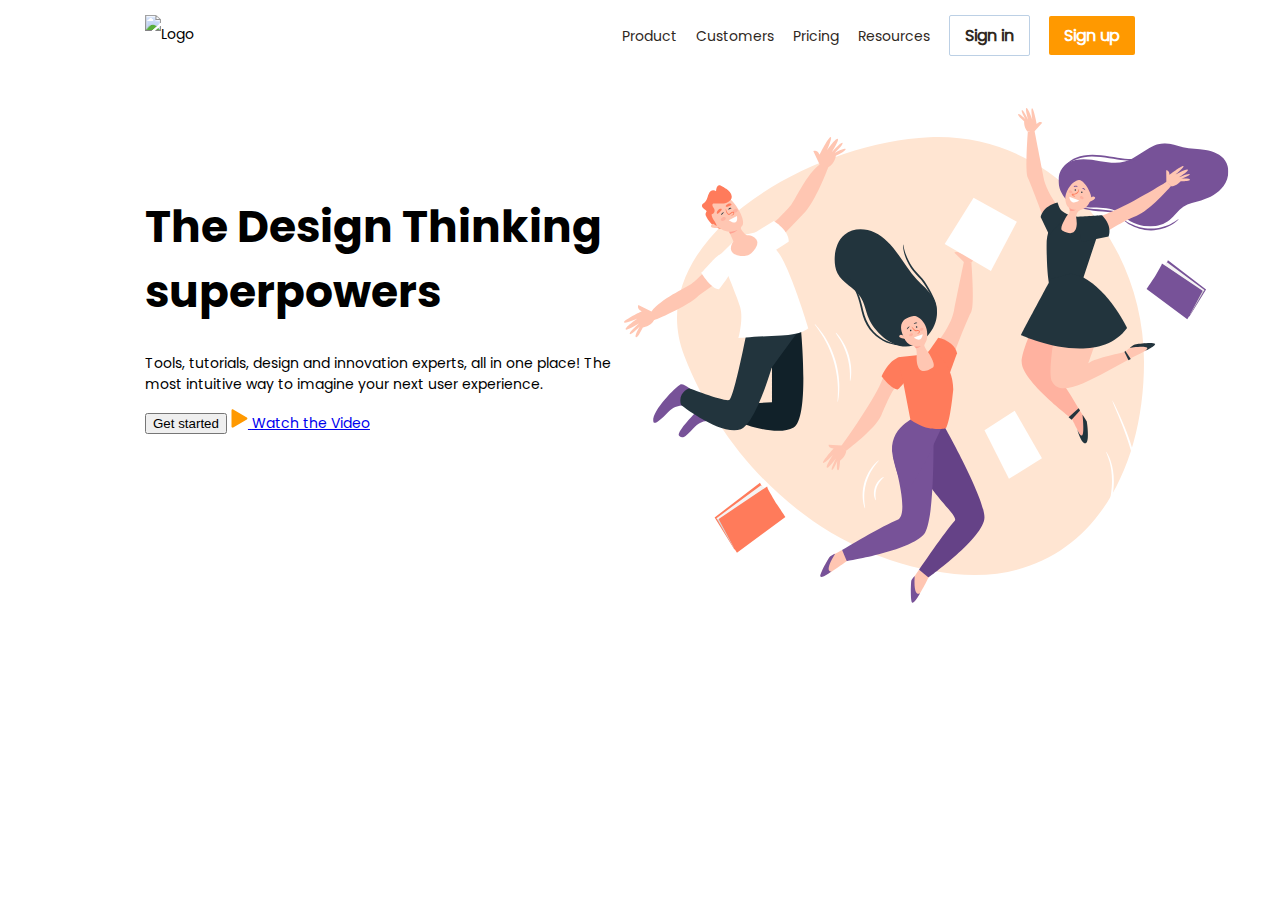
==== HW_Productly/index.html @ f4757a71 "Banner added" ====
<!DOCTYPE html>
<html lang="en">

<head>
    <meta charset="UTF-8">
    <meta name="viewport" content="width=device-width, initial-scale=1.0">
    <title>Document</title>
    <link rel="stylesheet" href="main.css">
    <link rel="stylesheet" href="fonts.css">
</head>

<body>
    <header>
        <img src="images/Logo.svg" alt="Logo">
        <nav>
            <a href="#">Product</a>
            <a href="#">Customers</a>
            <a href="#">Pricing</a>
            <a href="#">Resources</a>
            <a class="header-button sign-in" href="#">Sign in</a>
            <a class ="header-button sign-up" href="#">Sign up</a>
        </nav>
    </header>

    <main>
        <div>
            <h1>The Design Thinking superpowers</h1>
            <p>Tools, tutorials, design and innovation experts, all in one place! The most intuitive way to imagine your next user experience.</p>
            <div>
                <button>Get started</button>
                <a href="#">
                    <img src="./Images/trinagle.svg" alt="triangle">
                    <span>Watch the Video</span>
                </a>
            </div>
        </div>
        <div>
            <img src="./Images/section1.svg" alt="guys playing">
        </div>
    </main>

</body>

</html>
---- HW_Productly/main.css ----
html,
body {
    margin: 0;
    font-family: "Poppins", sans-serif;
    font-size: 14px;
}

:root {
    --border-radius: 2px;
    --layout-padding: 145px;
}

header {
    padding: 15px var(--layout-padding);
    min-height: 78px;
}

header img {
    float: left;
    line-height: 39px;
}

header nav {
    float: right;
    line-height: 39px;
}

header nav a {
    margin-left: 15px;
    text-decoration: none;
    color: #2F281E;
    font-size: 14px;
}

header nav a.header-button {
    font-weight: 600;
    font-size: 16px;
    padding: 0 15px;
    border-radius: var(--border-radius);
}

header nav a.header-button.sign-in {
    display: inline-block;
    text-align: center;
    border: 1px solid #BCD0E5;
}

header nav a.header-button.sign-up {
    color: white;
    display: inline-block;
    text-align: center;
    background: #FF9900;
}

main {
    padding: 0 var(--layout-padding);
}

main > div:first-child {
    vertical-align: middle;
    margin-top: -120px;
}

main > div:first-child h1 {
    font-family: 'Poppins-Bold';
    font-size: 44px;
}

main > div {
    width: 48%;
    display: inline-block;
    margin: 0 auto;
    vertical-align: middle;
}
---- HW_Productly/fonts.css ----
@font-face {
    font-family: 'Poppins';
    src: url('./fonts/Poppins-Regular.ttf') format('truetype'),
}

@font-face {
    font-family: 'Poppins-Bold';
    src: url('./fonts/Poppins-Bold.ttf') format('truetype'),
}

@font-face {
    font-family: 'Poppins-Light';
    src: url('./fonts/Poppins-Light.ttf') format('truetype'),
}

@font-face {
    font-family: 'Poppins-Italic';
    src: url('./fonts/Poppins-Italic.ttf') format('truetype'),
}
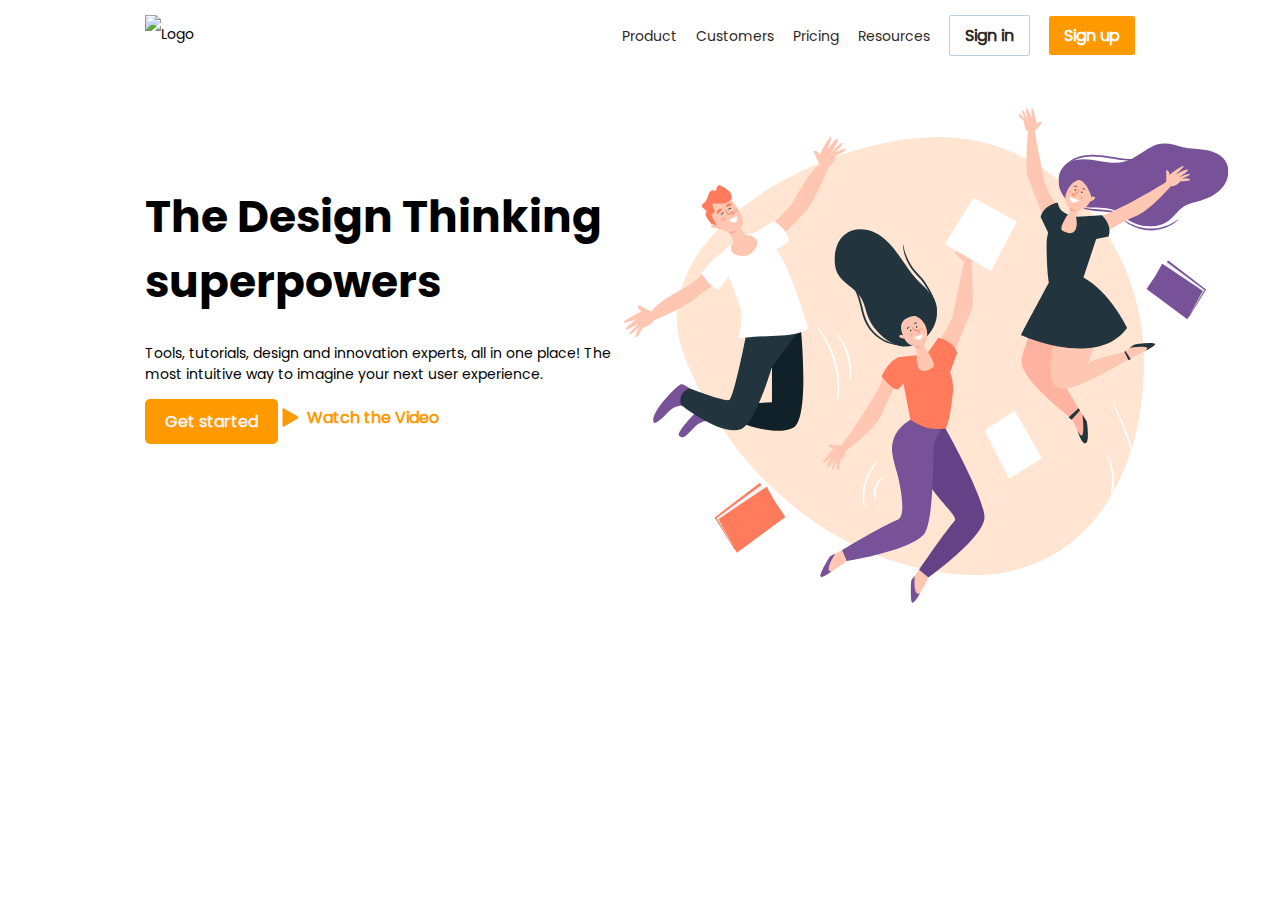
==== commit a5c293f2: "Changed" ====
--- a/HW_Productly/index.html
+++ b/HW_Productly/index.html
@@ -28,7 +28,7 @@
             <p>Tools, tutorials, design and innovation experts, all in one place! The most intuitive way to imagine your next user experience.</p>
             <div>
                 <button>Get started</button>
-                <a href="#">
+                <a class="watch-video" href="#">
                     <img src="./Images/trinagle.svg" alt="triangle">
                     <span>Watch the Video</span>
                 </a>
--- a/HW_Productly/main.css
+++ b/HW_Productly/main.css
@@ -71,4 +71,44 @@
     display: inline-block;
     margin: 0 auto;
     vertical-align: middle;
-}+}
+main > div > a button {
+    background-color: #FF9900;
+    outline: none;
+    border: none;
+    color: #FF9900;
+    text-decoration: underline;
+    font-family: Poppins;
+    font-size: 16px;
+    font-weight: 600;
+    cursor: pointer;
+}
+main > div:first-child > div > button {
+    background-color: #FF9900;
+    outline: none;
+    border: none;
+    color: #F2F2F2; 
+    font-family: "Poppins", sans-serif;
+    font-size: 16px;
+    font-weight: 600;
+    cursor: pointer;
+    padding: 10px 20px;
+    border-radius: 5px; 
+}
+
+a.watch-video {
+    display: inline-flex; 
+    align-items: center; 
+    font-family: "Poppins", sans-serif; 
+    font-size: 16px; 
+    font-weight: 600; 
+    color: #FF9900; 
+    text-decoration: none; 
+}
+
+a.watch-video img {
+    margin-right: 8px; 
+}
+
+a.watch-video span {
+    color: #FF9900; 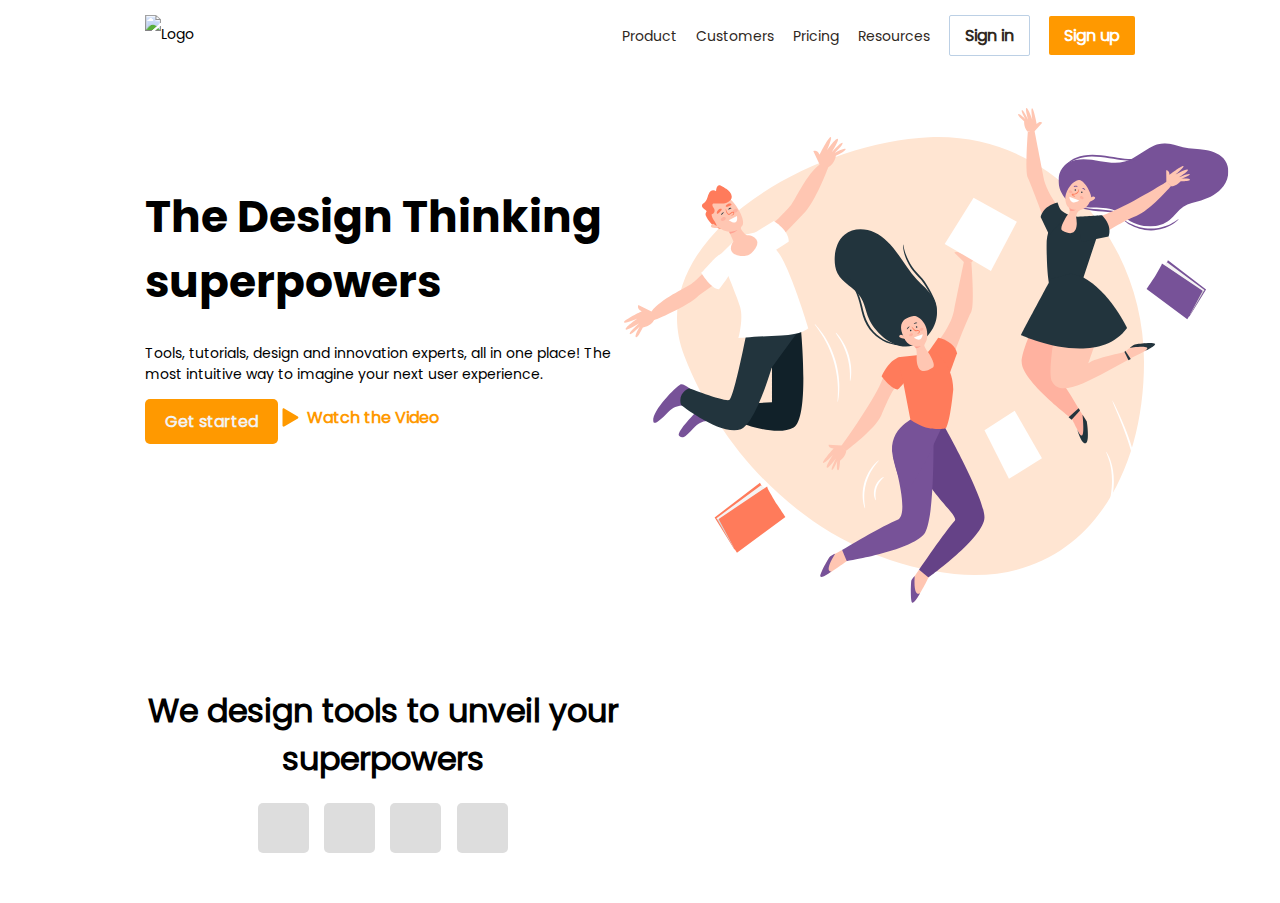
==== commit d16c0c8d: "changes were made" ====
--- a/HW_Productly/index.html
+++ b/HW_Productly/index.html
@@ -37,6 +37,15 @@
         <div>
             <img src="./Images/section1.svg" alt="guys playing">
         </div>
+        <div class="middle-section">
+            <h2>We design tools to unveil your superpowers</h2>
+            <div class="icons-container">
+                <div class="icon"></div>
+                <div class="icon"></div>
+                <div class="icon"></div>
+                <div class="icon"></div>
+            </div>
+        </div>
     </main>
 
 </body>
--- a/HW_Productly/main.css
+++ b/HW_Productly/main.css
@@ -111,4 +111,29 @@
 }
 
 a.watch-video span {
-    color: #FF9900; +    color: #FF9900; 
+}
+.middle-section {
+    text-align: center;
+    margin: 50px auto;
+    max-width: 800px;
+}
+
+.middle-section h2 {
+    font-size: 32px;
+    margin-bottom: 20px;
+}
+
+.icons-container {
+    display: flex;
+    justify-content: space-between;
+    margin: 0 auto;
+    max-width: 250px;
+}
+
+.icon {
+    width: 51px;
+    height: 50px;
+    background-color: #ddd; /* Placeholder color */
+    border-radius: 5px;
+}